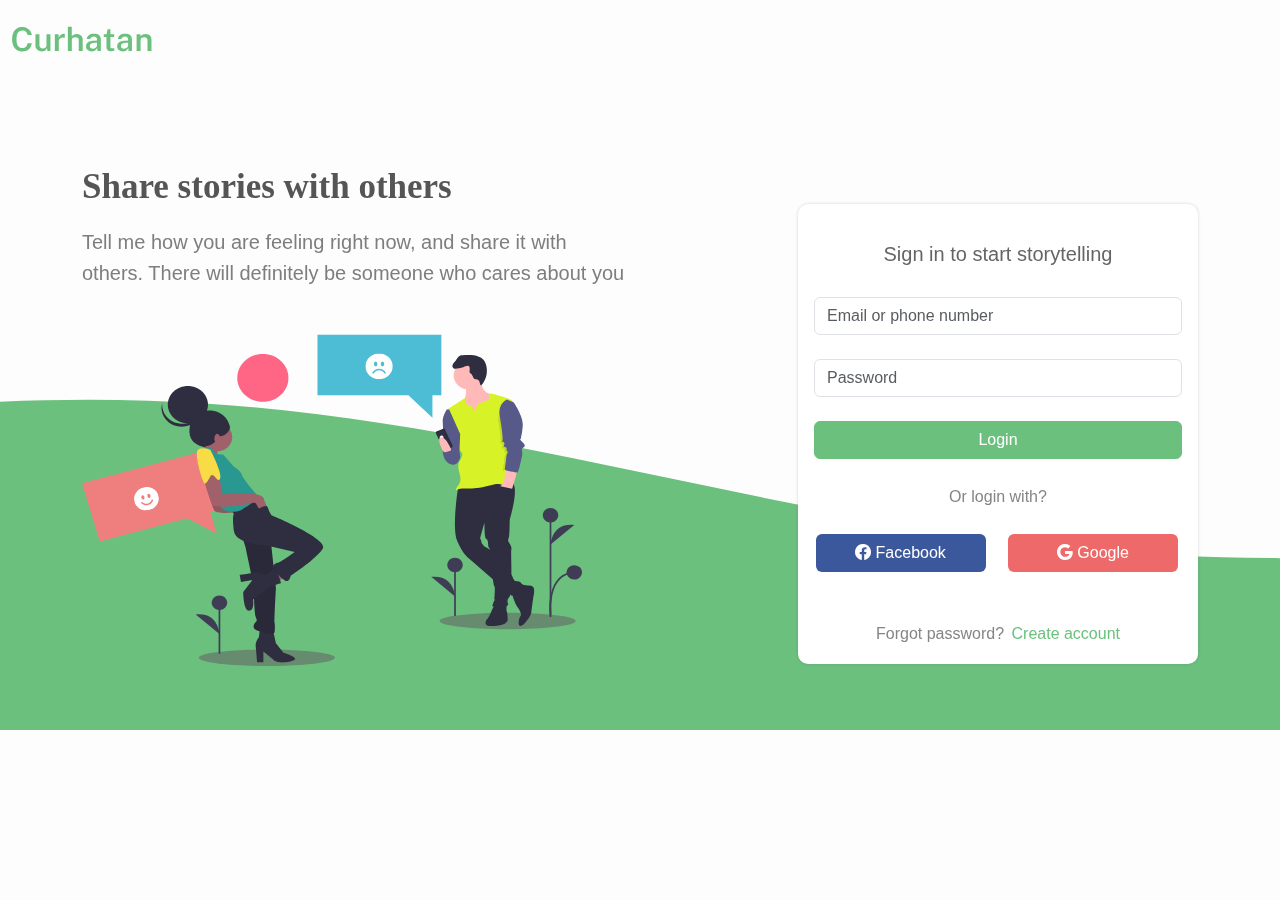
==== index.html @ 47531dc4 "first commit" ====
<!DOCTYPE html>
<html lang="en">
  <head>
    <meta charset="utf-8" />
    <meta
      name="viewport"
      content="width=device-width, initial-scale=1, shrink-to-fit=no"
    />
    <meta name="description" content="" />
    <meta name="author" content="" />

    <title>Landing Page</title>

    <link href="https://unpkg.com/aos@2.3.1/dist/aos.css" rel="stylesheet" />
    <link href="vendor/bootstrap/css/bootstrap.css">
    <link href="style/style.css" rel="stylesheet" />
    <link href="https://cdn.jsdelivr.net/npm/bootstrap@5.0.2/dist/css/bootstrap.min.css" rel="stylesheet">
    <link rel="stylesheet" href="https://cdn.jsdelivr.net/npm/bootstrap-icons@1.5.0/font/bootstrap-icons.css">
   
  </head>

  <body style="background-color: #fdfdfd";>
<nav class="navbar navbar-light bg-none">
    <div class="container-fluid">
        <a class="navbar-brand" href="#">
            <img src="/images/Curhatan.svg" alt="" width="140" height="44"
                class="d-inline-block align-text-top">
        </a>
    </div>
</nav>

<div class="page-hero" >
    <div class="background-waves pb-3">
            <div class="container">
        <div class="row">
            <div class="col mb-5" data-aos="fade-right"
     data-aos-offset="300"
     data-aos-easing="ease-in-sine" >
                <h1 class="text-hero">
                Share stories with others
                </h1>
                <p class="sub-hero">
                Tell me how you are feeling right now, and share it with others. There will definitely be someone who cares about you
                </p>
                <img class="img-hero d-none d-sm-block" src="images/undraw_intense_feeling_ft9s 1.svg" width="100%" alt="">
            </div>
            <div class="col align-self-center">
                <div class="form-signin p-3" data-aos="fade-left"
     data-aos-anchor="#example-anchor"
     data-aos-offset="500"
     data-aos-duration="500">
                    <h3 class="text-form mb-4 mt-3">Sign in to start storytelling</h3>
                <div class="mb-4">
                    <input type="text" class="form-control" id="exampleFormControlInput1" placeholder="Email or phone number">
                </div>
                <div class="mb-4">
                    <input type="password" class="form-control" id="exampleFormControlInput1" placeholder="Password">
                </div>
            <div class="mb-4">
                <a href="home.html" class="btn btn-primary w-100" id="exampleFormControlInput1">Login</a>
            </div>

            <div class="mb-4">
                <p class="text-infologin"> Or login with?
                </p>
            </div>
            <div class="mb-3 form-social">
                <div class="social-login">
                    <button class="btn facebook-btn social-btn" type="button"><span><i class="bi bi-facebook"></i> 
                            Facebook</span></button>
                
              
                    <button class="btn google-btn social-btn" type="button"><span><i class="bi bi-google"></i>
                            Google</span></button>
                </div>
            </div>
            <div class="mt-5 text-center info-form">
              <span>  Forgot password? </span><a class="text-infocreate"  data-bs-toggle="modal" data-bs-target="#exampleModal" href="#">Create account</a>
            </div>
               </div>
            </div>
            <!-- Modal -->
            <div class="modal fade" id="exampleModal" tabindex="-1" aria-labelledby="exampleModalLabel" aria-hidden="true">
                <div class="modal-dialog">
                    <div class="modal-content">
                        <div class="modal-header">
                            <h3 class="text-form modal-title">Sign up to start storytelling</h3>
                            <button type="button" class="btn-close" data-bs-dismiss="modal" aria-label="Close"></button>
                        </div>
                        <div class="modal-body">
                            <div class="mb-4">
                                <input type="text" class="form-control" id="exampleFormControlInput1" placeholder="Full name">
                            </div>
                            <div class="mb-4">
                                <input type="email" class="form-control" id="exampleFormControlInput1" placeholder="Email">
                            </div>
                            <div class="mb-4">
                                <input type="text" class="form-control" id="exampleFormControlInput1" placeholder="Phone number">
                            </div>
                            <div class="mb-4">
                                <input type="password" class="form-control" id="exampleFormControlInput1" placeholder="Password">
                            </div>
                            
                            <div class="mb-4">          
                                <label  class="form-label">Date of birth</label>
                                    <input type="date" class="form-control form-date"
                                        id="exampleFormControlInput1">                              
                            </div>
                            <label class="form-label">Gender</label>
                            <div class="mb-4 form-gender">
                               
                                <div class="form-check form-check-inline form-male">
                                    <input class="form-check-input" type="radio" name="inlineRadioOptions" id="inlineRadio1" value="option1">
                                    <label class="form-check-label" for="inlineRadio1">Male</label>
                                </div>
                                <div class="form-check form-check-inline form-female">
                                    <input class="form-check-input" type="radio" name="inlineRadioOptions" id="inlineRadio2" value="option2">
                                    <label class="form-check-label" for="inlineRadio2">Female</label>
                                </div>
                            </div>
                            <div class="mb-4">
                                <button type="button" class="btn btn-primary w-100" 
                                    id="exampleFormControlInput1">Register</button>
                            </div>
                            <div class=" text-center">
                              <a class="text-infocreate" data-bs-toggle="modal" data-bs-target="#exampleModal" href="#">Already member? </a>
                            </div>
                           </div>
                       
                    </div>
                </div>
            </div>
        </div>
         </div>
    </div>
</div>


    <!-- Bootstrap core JavaScript -->
    <script src="/vendor/jquery/jquery.slim.min.js"></script>
    <script src="/vendor/bootstrap/js/bootstrap.bundle.min.js"></script>
    <script src="https://unpkg.com/aos@2.3.1/dist/aos.js"></script>
    <script src="https://cdn.jsdelivr.net/npm/bootstrap@5.0.2/dist/js/bootstrap.bundle.min.js"
        integrity="sha384-MrcW6ZMFYlzcLA8Nl+NtUVF0sA7MsXsP1UyJoMp4YLEuNSfAP+JcXn/tWtIaxVXM"
        crossorigin="anonymous"></script>
    <script>
      AOS.init();
    </script>
  </body>
</html>
---- style/style.css ----
* {
  font-family: "Ubuntu", sans-serif;
}

.background-waves {
  background-image: url("/images/wave.svg");
  background-repeat: no-repeat;
  background-size: cover;
  background-position: center;
}
.page-hero {
  margin-top: 80px;
}
.page-hero h1 {
  font-family: "Patrick Hand SC", cursive !important;
  font-weight: 600;
  font-size: 35px;
  line-height: 65px;
  color: #555555;
}
.page-hero p {
  font-weight: 100;
  font-size: 20px;
  line-height: 31px;
  color: #7e7e7e;
}
.text-form {
  font-weight: 300;
  font-size: 25px;
  line-height: 37px;
  color: #3b3b3b;
}
.page-hero img {
  margin-top: 20px;
  width: 500px;
}

.form-signin {
  box-shadow: 0px 0px 3px rgba(75, 75, 75, 0.25);
  border-radius: 10px;
  background-color: #ffff;
  margin-left: auto;
  width: 400px;
}
.form-signin h3 {
  font-weight: normal;
  font-size: 20px;
  line-height: 37px;
  color: #656565;
  text-align: center;
}
.btn-primary {
  background-color: #6bc07e !important;
  border: 1px solid #6bc07e !important;
  transition: 1s all ease;
}
.form-signin .text-infologin {
  font-weight: normal;
  font-size: 16px;
  line-height: 27px;
  text-align: center;
  color: #858585;
}
.social-login {
  width: 365px;

  margin: 0 auto;
  margin-bottom: 14px;
}

.form-social .facebook-btn {
  width: 170px;
  color: #ffff;
  background-color: #3c589c;
}

.form-social .google-btn {
  width: 170px;
  margin-left: 18px;
  color: #ffff;
  background-color: #ee6969;
}
.social-login,
.google-btn:hover {
  color: #383838 !important;
}
.text-infocreate {
  text-decoration: none;
  color: #6bc07e;
  margin-left: 3px;
}

@media (max-width: 990px) {
  .form-signin {
    margin: 0 auto;
  }
}
.form-gender {
  width: 365px;

  margin-bottom: 14px;
}
.form-female {
  display: block;
  color: #212529;
  background-clip: padding-box;
  border: 1px solid #ced4da;
  background-color: #ffff;
  width: 160px;
  padding: 5px;
  border-radius: 0.25rem;
  transition: border-color 0.15s ease-in-out, box-shadow 0.15s ease-in-out;
}
.form-male {
  border-radius: 0.25rem;
  display: block;
  color: #212529;
  background-clip: padding-box;
  border: 1px solid #ced4da;
  background-color: #ffff;
  width: 160px;
  padding: 5px;

  transition: border-color 0.15s ease-in-out, box-shadow 0.15s ease-in-out;
}
.form-check .form-check-input {
  margin-left: -15px !important;
  margin-right: 10px;
}
.form-label {
  font-weight: normal;
  font-size: 16px;
  line-height: 27px;
  text-align: center;
  color: #666666;
}
.form-check-input:focus {
  border-color: #6bc07e !important;
  outline: 0;
  box-shadow: 0 0 0 0.25rem rgba(56, 238, 177, 0.25);
}
.form-check-input:checked {
  background-color: #6bc07e !important;
  border-color: #6bc07e !important;
}
.form-control:focus {
  border-color: #6bc07e !important;
  outline: 10px #6bc07e;
  box-shadow: 0 0 0 0.25rem rgba(0, 255, 76, 0.25);
}
.btn-primary:hover {
  opacity: 0.5;
}
.info-form span {
  font-weight: 300;
  font-size: 16px;
  line-height: 28px;
  color: #858585;
}
.form-check-label {
  font-weight: 300;
  font-size: 16px;
  line-height: 28px;
  color: #666666;
}
.img-profil-home img {
  margin-left: 18px;
}

.form-search {
  margin: 0 auto;
}
.form-search input::placeholder {
  color: #656565;
}
.form-search input {
  background: #ffffff;
  box-shadow: 0px 0px 3px rgba(0, 0, 0, 0.25);
  border-radius: 0px 10px 10px 0px !important;
  border: 0px !important;
  width: 563px;
}
.navbar-collapse-home {
  flex-grow: 0 !important;
}
.nav-home {
  background: #ffffff;
  box-shadow: 0px 0px 3px rgba(0, 0, 0, 0.25);
  border-radius: 10px !important;
  border: 0px !important;
  margin-left: auto;
  padding: 5px;
}
.input-group-text {
  background: #ffffff !important;
  box-shadow: 0px 0px 3px rgba(0, 0, 0, 0.25);
  border-radius: 10px 0px 0px 10px !important;
  border: 0px !important;
}
.input-group-text i {
  font-weight: 300;
  font-size: 16px;
  line-height: 19px;
  color: #656565;
}

.nav-item a .bi {
  font-size: 24px;
  margin-left: 5px;
  margin-right: 5px;
}
.nav-item .nav-link {
  margin-top: 5px;
  margin-bottom: 5px;
}
.nav-item .active {
  color: #6bc07e !important;
  background-color: #eaffee;
  border-radius: 10px;
}
.nav-home .navbar-brand {
  font-size: 32px;
  margin-left: 10px;
  font-weight: bold;
  color: #6bc07e !important;
}
.profil-home {
  background: #ffffff;
  box-shadow: 0px 0px 3px rgba(0, 0, 0, 0.25);
  border-radius: 10px !important;
  border: 0px !important;
  padding: 15px;
  text-decoration: none;
}
.list-profil-home {
  margin-right: 20px;
  margin-left: 10px;
  margin-bottom: 0px !important;
  border: 0px !important;
  padding: 0px !important;
}
.list-text-profil h4 {
  margin-bottom: 5px !important;
  font-weight: normal;
  font-size: 18px;
  line-height: 22px;
  color: #2d2d2d;
  margin-top: 5px !important;
}

.list-text-profil p {
  font-weight: 300;
  font-size: 15px;
  line-height: 19px;
  color: #656565;
  margin-top: 0px !important;
}
.badge-home {
  margin-left: -10px;
  max-width: 35px;
  font-size: 12px !important;
  font-weight: 300 !important;
}
.navbar-toggler {
  border: 0px !important;
}
.navbar-toggler .navbar-toggler-icon {
  color: #6bc07e !important;
}
.section-bar-left .list-menu-home {
  background: #ffffff;
  box-shadow: 0px 0px 3px rgba(0, 0, 0, 0.25);
  border: 0px !important;
  margin-right: 13px;
  width: 233px;
  border-radius: 10px;
}
.list-menu-home {
  transition: width 0.5s !important;
}
.list-menu-home a {
  font-weight: 300;
  font-size: 17px;
  line-height: 30px;
  color: #656565 !important;
  border: 0px !important;
}
.list-menu-home i {
  margin-right: 10px;
}
.list-menu-home .active {
  background-color: #eaffee !important;
  border-radius: 10px;
  color: #6bc07e !important;
}
.section-content-home {
  margin: 0 auto;
}
.content-home-post {
  background: #ffffff;
  box-shadow: 0px 0px 3px rgba(0, 0, 0, 0.25);
  border-radius: 10px !important;
  border: 0px !important;
  width: 602px;
  padding: 15px;
}

.content-home-post h3 {
  font-weight: 300;
  font-size: 18px;
  line-height: 25px;
  color: #656565;
}

.home-post {
  background: #ffffff;
  border: 1px solid #c0c0c0;
  box-sizing: border-box;
  border-radius: 10px;
  height: 100px;
}
.home-post a {
  text-decoration: none;
}
.home-post a img {
  width: 30px;
}
.home-post a span {
  font-weight: 300;
  font-size: 16px;
  line-height: 18px;
  color: #c0c0c0;
  margin-left: 10px;
}
.content-home-post .btn-feeling {
  background: #eaffee;
  border-radius: 5px;
  padding: 6px;
  text-decoration: none;
}
.content-home-post .btn-feeling i {
  font-weight: 300;
  font-size: 15px;
  line-height: 18px;
  color: #6bc07e;
}
.content-home-post span {
  color: #6bc07e;
}
.content-home-post .btn-feeling span {
  margin-left: 5px;
}
.content-home-post .btn-post {
  background: #eaffee;
  border-radius: 5px;
  padding: 6px;
  text-decoration: none;
  margin-left: auto !important;
  font-weight: 300;
  font-size: 15px;
  line-height: none;
  color: #6bc07e;
}
.content-home-post .btn-post span {
  margin-left: 5px;
}
.home-right-handwriting {
  width: 303px;
  background: #ffffff;
  box-shadow: 0px 0px 3px rgba(0, 0, 0, 0.25);
  border-radius: 10px !important;
  border: 0px !important;
  margin-left: 10px;
  padding: 15px;
}
.home-right-handwriting .text-title-handwriting {
  font-weight: 300;
  font-size: 18px;
  line-height: 25px;
  color: #656565;
}
.card-handwriting {
  border: 0px !important;
}
.home-right-handwriting .card-title {
  font-weight: bold;
  font-size: 15px;
  line-height: 22px;
  color: #656565;
}
.home-right-handwriting .card-text {
  font-weight: 300;
  font-size: 12px;
  line-height: 18px;
  color: #656565;
}
.home-right-handwriting .card-handwriting img {
  border-radius: 5px !important;
  width: 85px;
  height: 140px;
}

.card-handwriting .card-title,
.card-text {
  margin-left: -5px;
}
.post-name .post-name-title {
  font-weight: bold;
  font-size: 16px;
  line-height: 24px;
  color: #2d2d2d;
}
.post-name .post-name-subtitle {
  font-weight: 300;
  font-size: 13px;
  line-height: 19px;
  color: #c0c0c0;
}
.post-content .text-content {
  font-weight: 300;
  font-size: 15px;
  line-height: 22px;
  color: #656565;
}
.post-content .btn-feeling-opinion {
  text-decoration: none;
  color: #656565;
}
.post-content .btn-sad {
  margin-left: 15px;
}
.post-content .btn-comment {
  margin-left: auto;
}
.post-content .btn-feeling-opinion span {
  margin-left: 5px;
  font-weight: normal;
  font-size: 16px;
  line-height: 16px;
  color: #656565;
}
.post-content .btn-feeling-opinion i {
  font-size: 22px;
}
.post-comment {
  margin-top: -12px;
}
.post-comment img {
  width: 30px;
}
.post-comment .post-comment-name {
  font-weight: 500;
  font-size: 16px;
  line-height: 19px;
  color: #2d2d2d;
}
.post-comment .post-comment-people {
  font-weight: 300;
  font-size: 14px;
  line-height: 16px;
  margin-top: 6px;
  color: #656565;
}
.post-comment .comment-home-post .post-comment-name,
.post-comment-people {
  margin-top: 15px;
}
.form-comment input {
  border-radius: 21px 0 0 21px;
}
.form-comment span {
  margin-left: -10px;
  border-radius: 0 10px 10px 0 !important;
  box-shadow: none !important;
  border: 1px solid #bfbfbf !important;
  cursor: pointer;
  background-color: #eaffee !important;
}
.form-comment i {
  color: #6bc07e !important;
  font-size: 20px !important;
}
.content-home-handwriting h3 {
  font-weight: 300;
  font-size: 18px;
  line-height: 25px;
  color: #656565;
}
.content-home-handwriting {
  display: none;
  background: #ffffff;
  box-shadow: 0px 0px 3px rgba(0, 0, 0, 0.25);
  border-radius: 10px !important;
  border: 0px !important;
  padding: 15px;
}
.card-handwriting img {
  border-radius: 5px !important;
  width: 120px;
}
.card-handwriting .card-title {
  margin-bottom: 15px;
  font-weight: bold;
  font-size: 20px;
  line-height: 22px;
  color: #656565;
}
.card-handwriting .card-text {
  font-weight: 300;
  font-size: 16px;
  line-height: 22px;
  color: #656565;
}
.content-home-handwriting .text-card-handwriting {
  margin-left: 4px;
}
.page-profil-user {
  background: #ffffff;
  box-shadow: 0px 0px 3px rgba(0, 0, 0, 0.25);
  border-radius: 10px !important;
  border: 0px !important;
  margin-bottom: 10px;
  margin-left: 20px;
}
.cover-sampul img {
  width: 100%;
}
.img-profil-user-sampul {
  padding: 0px !important;
}
.cover-sampul .rounded {
  border-radius: 10px !important;
}
.profil-img img {
  border-radius: 50%;
  border: 1px solid rgba(0, 0, 0, 0.1);
}
.avatar-130 {
  width: 140px;
  line-height: 130px;
  font-size: 1.6rem;
}
.profil-user {
  padding-bottom: 10px;
  margin-top: -100px;
}
.text-user-name-profil {
  font-weight: normal;
  font-size: 23px;
  line-height: 27px;
  color: #656565;
}
.sosial-media-user {
  margin-top: 15px !important;
}
.sosial-media-user a {
  margin-right: 10px;
}
.sosial-media-user i {
  font-size: 20px;
  color: #656565;
}
.section-right-empety {
  background-color: transparent;
  width: 180px;
}
.info-follower-user-profil {
  width: 100%;
}
.follower-information {
  margin-top: 40px;
  margin-left: auto;
}
.follower-information td {
  width: 100px;
}
.follower-information thead {
  font-weight: bold;
  font-size: 17px;
  line-height: 24px;
  color: #656565;
}
.follower-information tbody {
  font-weight: 300;
  font-size: 16px;
  line-height: 22px;
  color: #656565;
}
.follower-information tbody,
thead {
  text-align: center;
}
.action-sampul {
  width: 100%;
}
.nav-action-sampul {
  display: flex;
}
.action-sampul ul {
  position: absolute;
  left: auto;
  right: 0;
  top: auto;
  bottom: 250px;
}
.action-sampul ul li {
  list-style: none;
}
.action-sampul ul li a {
  border-radius: 50%;
  padding: 15px;
  background-color: #ffff;
  margin: 0 25px 0 0;
  font-size: 30px;
  line-height: 20px;
  display: block;
  text-align: center;
  color: #6bc07e;
}
.action-sampul ul li a:hover {
  background-color: #e4e4e4;
}
.table-information-profil {
  background: #ffffff;
  box-shadow: 0px 0px 3px rgba(0, 0, 0, 0.25);
  border-radius: 10px !important;
  border: 0px !important;
  padding: 0px !important;
  margin-left: 20px;
  margin-bottom: 10px;
}
.nav-item .nav-link {
  margin-top: 0px;
  margin-bottom: 0px;
}
.nav-pills .nav-link:hover {
  color: #6bc07e;
}
.nav-pills .nav-link.active {
  border-radius: 10px !important;
  background-color: #eaffee !important;
}
.nav-item .nav-link {
  color: #656565;
}
.view-information-profil .informasi-profil {
  margin-left: 20px;
  margin-bottom: 10px;
}

.tab-timeline .timeline-right {
  background: #ffffff;
  box-shadow: 0px 0px 3px rgba(0, 0, 0, 0.25);
  border-radius: 10px !important;
  border: 0px !important;
  padding: 15px;
  margin-bottom: 20px;
  width: 100%;
}
.timeline-right h3 {
  font-weight: 500;
  font-size: 18px;
  line-height: 25px;
  color: #656565;
}
.timeline-right p {
  font-weight: 300;
  margin-top: 10px;
  font-size: 15px;
  line-height: 19px;
  color: #656565;
}
.timeline-right .card-handwriting-profil {
  border: 0px !important;
}
.timeline-right .card-handwriting-profil .card-text {
  font-weight: 300;
  font-size: 12px;
  line-height: 20px;
  color: #656565;
}
.timeline-right .card-handwriting-profil .card-title {
  margin-left: -8px;
  font-weight: bold;
  font-size: 14px;
  line-height: 19px;
  color: #656565;
}
.timeline-right .card-handwriting-profil img {
  border-radius: 5px !important;
}
.card-handwriting-profil {
  width: 100%;
}
.timeline-left .content-home-post {
  width: 100% !important;
}

.handwriting-profil {
  background: #ffffff;
  box-shadow: 0px 0px 3px rgba(0, 0, 0, 0.25);
  border-radius: 10px !important;
  border: 0px !important;
  padding: 15px;
  margin-bottom: 20px;
  width: 100%;
}
.handwriting-profil .create-handwriting-profil a {
  font-size: 35px;
  text-decoration: none;
}
.handwriting-profil .create-handwriting-profil span {
  margin-left: 10px;
  font-weight: normal;
  font-size: 18px;
  color: #656565;
}
.handwriting-profil .create-handwriting-profil a i {
  color: #656565;
}
.handwriting-profil h3 {
  font-weight: 300;
  font-size: 18px;
  line-height: 25px;
  color: #656565;
  margin-bottom: 15px;
}
.action-my-handwriting {
  width: 100%;
}
.action-my-handwriting-item {
  margin-top: 130px;
  display: flex;
  margin-left: auto;
}
.action-my-handwriting ul li {
  list-style: none;
  margin-left: 10px;
  margin-right: 10px;
}
.action-my-handwriting ul li a {
  text-decoration: none;
  color: #656565;
}
.action-my-handwriting ul li a span {
  margin-left: 10px;
  font-weight: normal;
  font-size: 16px;
  line-height: 14px;
  color: #656565;
}
.home-right-handwriting .card-my-handwriting {
  margin-top: 25px;
}
.card-my-handwriting {
  margin-top: 60px;
}
.handwriting-a a {
  text-decoration: none;
}

.card-handwriting img {
  width: 200px;
  height: 160px;
}
.pagination a {
  color: #656565;
}
.sq {
  background: #ffffff;
  box-shadow: 0px 0px 3px rgba(0, 0, 0, 0.25);
  border-radius: 10px !important;
  border: 0px !important;
  padding: 15px;
  margin-bottom: 20px;
  width: 100%;
  margin-left: 20px;
}
.title-page {
  font-weight: 500;
  font-size: 18px;
  line-height: 25px;
  color: #656565;
  margin-bottom: 30px;
}
.page-handwriting .text-title-read-handwriting h3 {
  font-weight: 500;
  font-size: 23px;
  line-height: 34px;
  color: #656565;
  margin-top: 10px;
  margin-bottom: 0px !important;
}
.page-handwriting .text-subtitle-read-handwriting p {
  font-weight: 300;
  font-size: 17px;
  line-height: 25px;
  color: #656565;
  margin-top: 5px;
}
.subtitle-q .q-s {
  width: 180px;
  margin: 0 auto;
}
.subtitle-q .q-a {
  display: flex;
}
.subtitle-q .q-q {
  color: #656565;
  margin-left: 6px;
  margin-right: 6px;
}
.subtitle-q .q-q span {
  margin-left: 5px;
}
.text-title-read-handwriting {
  margin-top: 50px;
}
.text-read-handwriting {
  font-weight: 300;
  font-size: 16px;
  line-height: 30px;
  color: #656565;
}
.box-comment {
  display: flex;
}
.img-comment img {
  width: 50px;
  margin-right: 10px;
}

.user-comment h3 {
  font-weight: normal;
  font-size: 18px;
  line-height: 19px;
  color: #656565;
}
.user-comment p {
  font-weight: 300;
  font-size: 16px;
  line-height: 20px;
  color: #656565;
}
@media (max-width: 1335px) {
  .section-bar-left .list-menu-home {
    width: 80px;
  }
  .section-bar-left .list-menu-home:hover {
    width: 233px;
  }
  .section-bar-left .list-menu-home:hover .list-menu a span {
    display: inline-block;
  }
  .section-bar-left .list-menu-home span {
    display: none;
  }

  .list-text-profil {
    display: none !important;
  }
  .timeline-right .card-handwriting-profil img {
    height: 100px;
  }
}
@media (max-width: 767px) {
  .form-search input {
    width: 20rem !important;
  }
  .content-home-post {
    width: 550px;
  }

  .action-sampul ul {
    bottom: 280px;
  }
  .action-sampul ul li a {
    box-shadow: 0px 0px 3px rgba(0, 0, 0, 0.25);
  }
  .action-sampul ul li a {
    font-size: 20px !important;
  }
  .avatar-130 {
    width: 100px;
  }
  .profil-user {
    margin-top: -70px;
  }
  .text-user-name-profil {
    font-weight: normal;
    font-size: 18px;
  }
  .follower-information {
    margin-top: 40px;
    margin-bottom: 25px;
    margin-left: auto !important;
    margin-right: auto !important;
  }
  .card-handwriting-profil img {
    width: 100%;
    height: 100%;
    border-radius: 5px !important;
  }
  .card-handwriting-profil .card-body {
    margin-top: 0px !important;
    margin-left: 0px !important;
  }
  .card-handwriting .col-md-4 {
    flex: 0 0 auto;
    width: 33.33333333%;
  }
  .card-handwriting .col-md-8 {
    flex: 0 0 auto;
    width: 66.66666667%;
  }
  .card-my-handwriting {
    margin-top: 40px !important;
  }
  .action-my-handwriting-item {
    margin-top: -5px !important;
    margin-left: auto;
    margin-right: auto;
  }
}
@media (max-width: 560px) {
  .form-search input {
    width: 100% !important;
  }
  .profil-home img {
    width: 20px;
  }
  .content-home-post {
    width: 400px;
  }
  .section-bar-left .list-menu-home {
    margin-right: 13px;
    width: 50px;
  }
  .section-bar-left .list-menu-home a {
    margin-left: -7px;
  }
  .section-bar-left .list-menu-home i {
    margin-left: -8px;
  }
  .home-post a span {
    font-size: 14px;
  }
  .home-post a img {
    width: 25px;
  }
  .content-home-post h3 {
    font-weight: bold;
    font-size: 16px;
  }
  .home-post {
    height: 80px;
  }
  .content-home-handwriting {
    display: block;
    width: 400px;
  }
  .content-home-handwriting .col-md-4 {
    width: 33.33333333%;
    flex: 0 0 auto;
  }
  .content-home-handwriting .col-md-8 {
    flex: 0 0 auto;
    width: 66.66666667%;
  }
  .avatar-130 {
    width: 80px;
    line-height: 130px;
    font-size: 1.6rem;
  }
  .profil-user {
    margin-top: -50px;
  }
  .action-sampul ul {
    bottom: 280px;
  }
  .action-sampul ul li a {
    padding: 10px !important;
    font-size: 18px !important;
  }
  .page-profil-user,
  .table-information-profil,
  .informasi-profil {
    margin-left: 0px !important;
    width: 100%;
  }
}
@media (max-width: 991px) {
  .nav-home {
    width: 300px;
    display: block !important;
  }
  .nav-home li {
    margin: 0 5px;
    display: inline-flex;
  }
  .badge-home {
    margin-left: -1px;
  }
  .home-right-handwriting {
    display: none;
  }
  .action-sampul ul li a {
    font-size: 20px;
  }
  .form-search input {
    width: 30rem;
  }
  .timeline-right .card-handwriting-profil {
    display: block !important;
  }

  .timeline-right .card-handwriting-profil .card-text {
    line-height: 25px;
    font-size: 17px;
  }
  .timeline-right .card-handwriting-profil .card-title {
    line-height: 30px;
    font-weight: bold;
    font-size: 20px;
  }
  .timeline-right .card-handwriting-profil img {
    width: 100%;
    height: 100%;
  }
  .card-handwriting-profil .card-body {
    margin-top: 120px;
    margin-left: 20px;
  }
  .card-my-handwriting h5 {
    font-weight: bold;
    font-size: 16px;
  }
  .card-my-handwriting {
    margin-top: 30px;
  }
  .card-handwriting img {
    width: 200px;
    height: 150px;
  }
}
@media (max-width: 494px) {
  .action-sampul ul li a {
    padding: 8px !important;
    font-size: 18px !important;
  }
  .action-sampul ul {
    bottom: 300px;
  }
  .avatar-130 {
    width: 60px;
  }
  .profil-user {
    margin-top: -40px;
  }
  .card-my-handwriting {
    margin-top: 40px !important;
  }
}
@media (max-width: 390px) {
  .form-search input {
    width: 120px !important;
  }
  .action-sampul ul li a {
    margin: 0px 12px 0px 0px !important;
  }
  .action-sampul ul {
    bottom: 340px;
  }
}
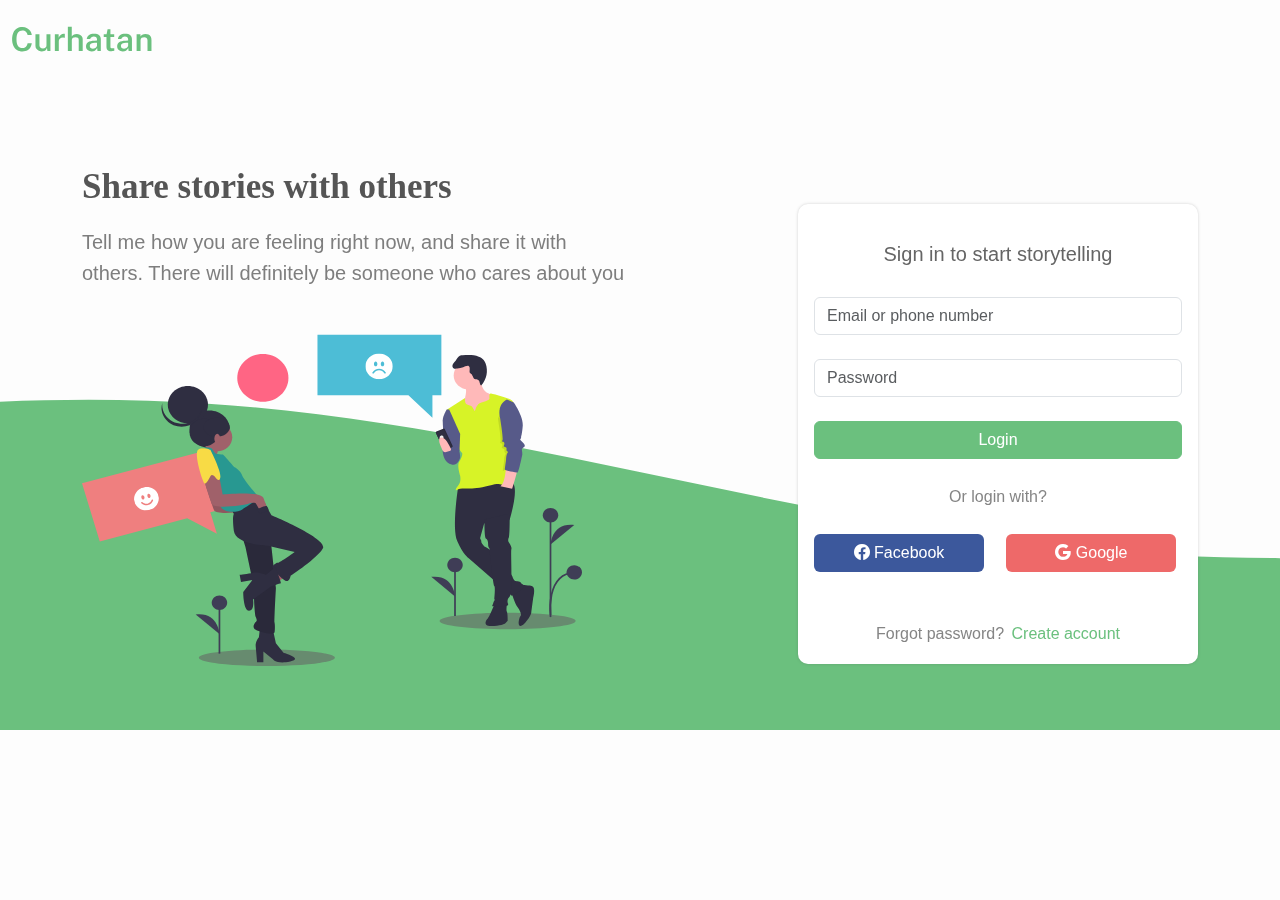
==== commit 4ab6f3c9: "edit resolusi" ====
--- a/index.html
+++ b/index.html
@@ -12,137 +12,238 @@
     <title>Landing Page</title>
 
     <link href="https://unpkg.com/aos@2.3.1/dist/aos.css" rel="stylesheet" />
-    <link href="vendor/bootstrap/css/bootstrap.css">
     <link href="style/style.css" rel="stylesheet" />
-    <link href="https://cdn.jsdelivr.net/npm/bootstrap@5.0.2/dist/css/bootstrap.min.css" rel="stylesheet">
-    <link rel="stylesheet" href="https://cdn.jsdelivr.net/npm/bootstrap-icons@1.5.0/font/bootstrap-icons.css">
-   
+    <link
+      href="https://cdn.jsdelivr.net/npm/bootstrap@5.0.2/dist/css/bootstrap.min.css"
+      rel="stylesheet"
+    />
+    <link
+      rel="stylesheet"
+      href="https://cdn.jsdelivr.net/npm/bootstrap-icons@1.5.0/font/bootstrap-icons.css"
+    />
   </head>
 
-  <body style="background-color: #fdfdfd";>
-<nav class="navbar navbar-light bg-none">
-    <div class="container-fluid">
+  <body style="background-color: #fdfdfd" ;>
+    <nav class="navbar navbar-light bg-none">
+      <div class="container-fluid">
         <a class="navbar-brand" href="#">
-            <img src="/images/Curhatan.svg" alt="" width="140" height="44"
-                class="d-inline-block align-text-top">
+          <img
+            src="/images/Curhatan.svg"
+            alt=""
+            width="140"
+            height="44"
+            class="d-inline-block align-text-top"
+          />
         </a>
-    </div>
-</nav>
-
-<div class="page-hero" >
-    <div class="background-waves pb-3">
-            <div class="container">
-        <div class="row">
-            <div class="col mb-5" data-aos="fade-right"
-     data-aos-offset="300"
-     data-aos-easing="ease-in-sine" >
-                <h1 class="text-hero">
-                Share stories with others
-                </h1>
-                <p class="sub-hero">
-                Tell me how you are feeling right now, and share it with others. There will definitely be someone who cares about you
-                </p>
-                <img class="img-hero d-none d-sm-block" src="images/undraw_intense_feeling_ft9s 1.svg" width="100%" alt="">
+      </div>
+    </nav>
+
+    <div class="page-hero">
+      <div class="background-waves pb-3">
+        <div class="container">
+          <div class="row">
+            <div
+              class="col mb-5"
+              data-aos="fade-right"
+              data-aos-offset="300"
+              data-aos-easing="ease-in-sine"
+            >
+              <h1 class="text-hero">Share stories with others</h1>
+              <p class="sub-hero">
+                Tell me how you are feeling right now, and share it with others.
+                There will definitely be someone who cares about you
+              </p>
+              <img
+                class="img-hero d-none d-sm-block"
+                src="images/undraw_intense_feeling_ft9s 1.svg"
+                width="100%"
+                alt=""
+              />
             </div>
             <div class="col align-self-center">
-                <div class="form-signin p-3" data-aos="fade-left"
-     data-aos-anchor="#example-anchor"
-     data-aos-offset="500"
-     data-aos-duration="500">
-                    <h3 class="text-form mb-4 mt-3">Sign in to start storytelling</h3>
-                <div class="mb-4">
-                    <input type="text" class="form-control" id="exampleFormControlInput1" placeholder="Email or phone number">
-                </div>
-                <div class="mb-4">
-                    <input type="password" class="form-control" id="exampleFormControlInput1" placeholder="Password">
-                </div>
-            <div class="mb-4">
-                <a href="home.html" class="btn btn-primary w-100" id="exampleFormControlInput1">Login</a>
-            </div>
-
-            <div class="mb-4">
-                <p class="text-infologin"> Or login with?
-                </p>
-            </div>
-            <div class="mb-3 form-social">
-                <div class="social-login">
-                    <button class="btn facebook-btn social-btn" type="button"><span><i class="bi bi-facebook"></i> 
-                            Facebook</span></button>
-                
-              
-                    <button class="btn google-btn social-btn" type="button"><span><i class="bi bi-google"></i>
-                            Google</span></button>
-                </div>
-            </div>
-            <div class="mt-5 text-center info-form">
-              <span>  Forgot password? </span><a class="text-infocreate"  data-bs-toggle="modal" data-bs-target="#exampleModal" href="#">Create account</a>
-            </div>
-               </div>
+              <div
+                class="form-signin p-3"
+                data-aos="fade-left"
+                data-aos-anchor="#example-anchor"
+                data-aos-offset="500"
+                data-aos-duration="500"
+              >
+                <h3 class="text-form mb-4 mt-3">
+                  Sign in to start storytelling
+                </h3>
+                <div class="mb-4">
+                  <input
+                    type="text"
+                    class="form-control"
+                    id="exampleFormControlInput1"
+                    placeholder="Email or phone number"
+                  />
+                </div>
+                <div class="mb-4">
+                  <input
+                    type="password"
+                    class="form-control"
+                    id="exampleFormControlInput1"
+                    placeholder="Password"
+                  />
+                </div>
+                <div class="mb-4">
+                  <a
+                    href="home.html"
+                    class="btn btn-primary w-100"
+                    id="exampleFormControlInput1"
+                    >Login</a
+                  >
+                </div>
+
+                <div class="mb-4">
+                  <p class="text-infologin">Or login with?</p>
+                </div>
+                <div class="mb-3 form-social">
+                  <div class="social-login">
+                    <button class="btn facebook-btn social-btn" type="button">
+                      <span><i class="bi bi-facebook"></i> Facebook</span>
+                    </button>
+
+                    <button class="btn google-btn social-btn" type="button">
+                      <span><i class="bi bi-google"></i> Google</span>
+                    </button>
+                  </div>
+                </div>
+                <div class="mt-5 text-center info-form">
+                  <span> Forgot password? </span
+                  ><a
+                    class="text-infocreate"
+                    data-bs-toggle="modal"
+                    data-bs-target="#exampleModal"
+                    href="#"
+                    >Create account</a
+                  >
+                </div>
+              </div>
             </div>
             <!-- Modal -->
-            <div class="modal fade" id="exampleModal" tabindex="-1" aria-labelledby="exampleModalLabel" aria-hidden="true">
-                <div class="modal-dialog">
-                    <div class="modal-content">
-                        <div class="modal-header">
-                            <h3 class="text-form modal-title">Sign up to start storytelling</h3>
-                            <button type="button" class="btn-close" data-bs-dismiss="modal" aria-label="Close"></button>
-                        </div>
-                        <div class="modal-body">
-                            <div class="mb-4">
-                                <input type="text" class="form-control" id="exampleFormControlInput1" placeholder="Full name">
-                            </div>
-                            <div class="mb-4">
-                                <input type="email" class="form-control" id="exampleFormControlInput1" placeholder="Email">
-                            </div>
-                            <div class="mb-4">
-                                <input type="text" class="form-control" id="exampleFormControlInput1" placeholder="Phone number">
-                            </div>
-                            <div class="mb-4">
-                                <input type="password" class="form-control" id="exampleFormControlInput1" placeholder="Password">
-                            </div>
-                            
-                            <div class="mb-4">          
-                                <label  class="form-label">Date of birth</label>
-                                    <input type="date" class="form-control form-date"
-                                        id="exampleFormControlInput1">                              
-                            </div>
-                            <label class="form-label">Gender</label>
-                            <div class="mb-4 form-gender">
-                               
-                                <div class="form-check form-check-inline form-male">
-                                    <input class="form-check-input" type="radio" name="inlineRadioOptions" id="inlineRadio1" value="option1">
-                                    <label class="form-check-label" for="inlineRadio1">Male</label>
-                                </div>
-                                <div class="form-check form-check-inline form-female">
-                                    <input class="form-check-input" type="radio" name="inlineRadioOptions" id="inlineRadio2" value="option2">
-                                    <label class="form-check-label" for="inlineRadio2">Female</label>
-                                </div>
-                            </div>
-                            <div class="mb-4">
-                                <button type="button" class="btn btn-primary w-100" 
-                                    id="exampleFormControlInput1">Register</button>
-                            </div>
-                            <div class=" text-center">
-                              <a class="text-infocreate" data-bs-toggle="modal" data-bs-target="#exampleModal" href="#">Already member? </a>
-                            </div>
-                           </div>
-                       
-                    </div>
-                </div>
+            <div
+              class="modal fade"
+              id="exampleModal"
+              tabindex="-1"
+              aria-labelledby="exampleModalLabel"
+              aria-hidden="true"
+            >
+              <div class="modal-dialog">
+                <div class="modal-content">
+                  <div class="modal-header">
+                    <h3 class="text-form modal-title">
+                      Sign up to start storytelling
+                    </h3>
+                    <button
+                      type="button"
+                      class="btn-close"
+                      data-bs-dismiss="modal"
+                      aria-label="Close"
+                    ></button>
+                  </div>
+                  <div class="modal-body">
+                    <div class="mb-4">
+                      <input
+                        type="text"
+                        class="form-control"
+                        id="exampleFormControlInput1"
+                        placeholder="Full name"
+                      />
+                    </div>
+                    <div class="mb-4">
+                      <input
+                        type="email"
+                        class="form-control"
+                        id="exampleFormControlInput1"
+                        placeholder="Email"
+                      />
+                    </div>
+                    <div class="mb-4">
+                      <input
+                        type="text"
+                        class="form-control"
+                        id="exampleFormControlInput1"
+                        placeholder="Phone number"
+                      />
+                    </div>
+                    <div class="mb-4">
+                      <input
+                        type="password"
+                        class="form-control"
+                        id="exampleFormControlInput1"
+                        placeholder="Password"
+                      />
+                    </div>
+
+                    <div class="mb-4">
+                      <label class="form-label">Date of birth</label>
+                      <input
+                        type="date"
+                        class="form-control form-date"
+                        id="exampleFormControlInput1"
+                      />
+                    </div>
+                    <label class="form-label">Gender</label>
+                    <div class="mb-4 form-gender">
+                      <div class="form-check form-check-inline form-male">
+                        <input
+                          class="form-check-input"
+                          type="radio"
+                          name="inlineRadioOptions"
+                          id="inlineRadio1"
+                          value="option1"
+                        />
+                        <label class="form-check-label" for="inlineRadio1"
+                          >Male</label
+                        >
+                      </div>
+                      <div class="form-check form-check-inline form-female">
+                        <input
+                          class="form-check-input"
+                          type="radio"
+                          name="inlineRadioOptions"
+                          id="inlineRadio2"
+                          value="option2"
+                        />
+                        <label class="form-check-label" for="inlineRadio2"
+                          >Female</label
+                        >
+                      </div>
+                    </div>
+                    <div class="mb-4">
+                      <button
+                        type="button"
+                        class="btn btn-primary w-100"
+                        id="exampleFormControlInput1"
+                      >
+                        Register
+                      </button>
+                    </div>
+                    <div class="text-center">
+                      <a
+                        class="text-infocreate"
+                        data-bs-toggle="modal"
+                        data-bs-target="#exampleModal"
+                        href="#"
+                        >Already member?
+                      </a>
+                    </div>
+                  </div>
+                </div>
+              </div>
             </div>
+          </div>
         </div>
-         </div>
+      </div>
     </div>
-</div>
-
 
     <!-- Bootstrap core JavaScript -->
-    <script src="/vendor/jquery/jquery.slim.min.js"></script>
-    <script src="/vendor/bootstrap/js/bootstrap.bundle.min.js"></script>
+    <script src="https://code.jquery.com/jquery-3.6.0.slim.min.js"></script>
     <script src="https://unpkg.com/aos@2.3.1/dist/aos.js"></script>
-    <script src="https://cdn.jsdelivr.net/npm/bootstrap@5.0.2/dist/js/bootstrap.bundle.min.js"
-        integrity="sha384-MrcW6ZMFYlzcLA8Nl+NtUVF0sA7MsXsP1UyJoMp4YLEuNSfAP+JcXn/tWtIaxVXM"
-        crossorigin="anonymous"></script>
+    <script
+      src="https://cdn.jsdelivr.net/npm/bootstrap@5.0.2/dist/js/bootstrap.bundle.min.js"></script>
     <script>
       AOS.init();
     </script>
--- a/style/style.css
+++ b/style/style.css
@@ -62,7 +62,7 @@
   color: #858585;
 }
 .social-login {
-  width: 365px;
+  width: 100%;
 
   margin: 0 auto;
   margin-bottom: 14px;
@@ -923,6 +923,17 @@
   }
 }
 @media (max-width: 560px) {
+  .form-signin {
+    max-width: 100%;
+  }
+  .form-social .facebook-btn {
+    width: 100%;
+  }
+  .form-social .google-btn {
+    margin-top: 6px !important;
+    margin: 0px;
+    width: 100% !important;
+  }
   .form-search input {
     width: 100% !important;
   }
